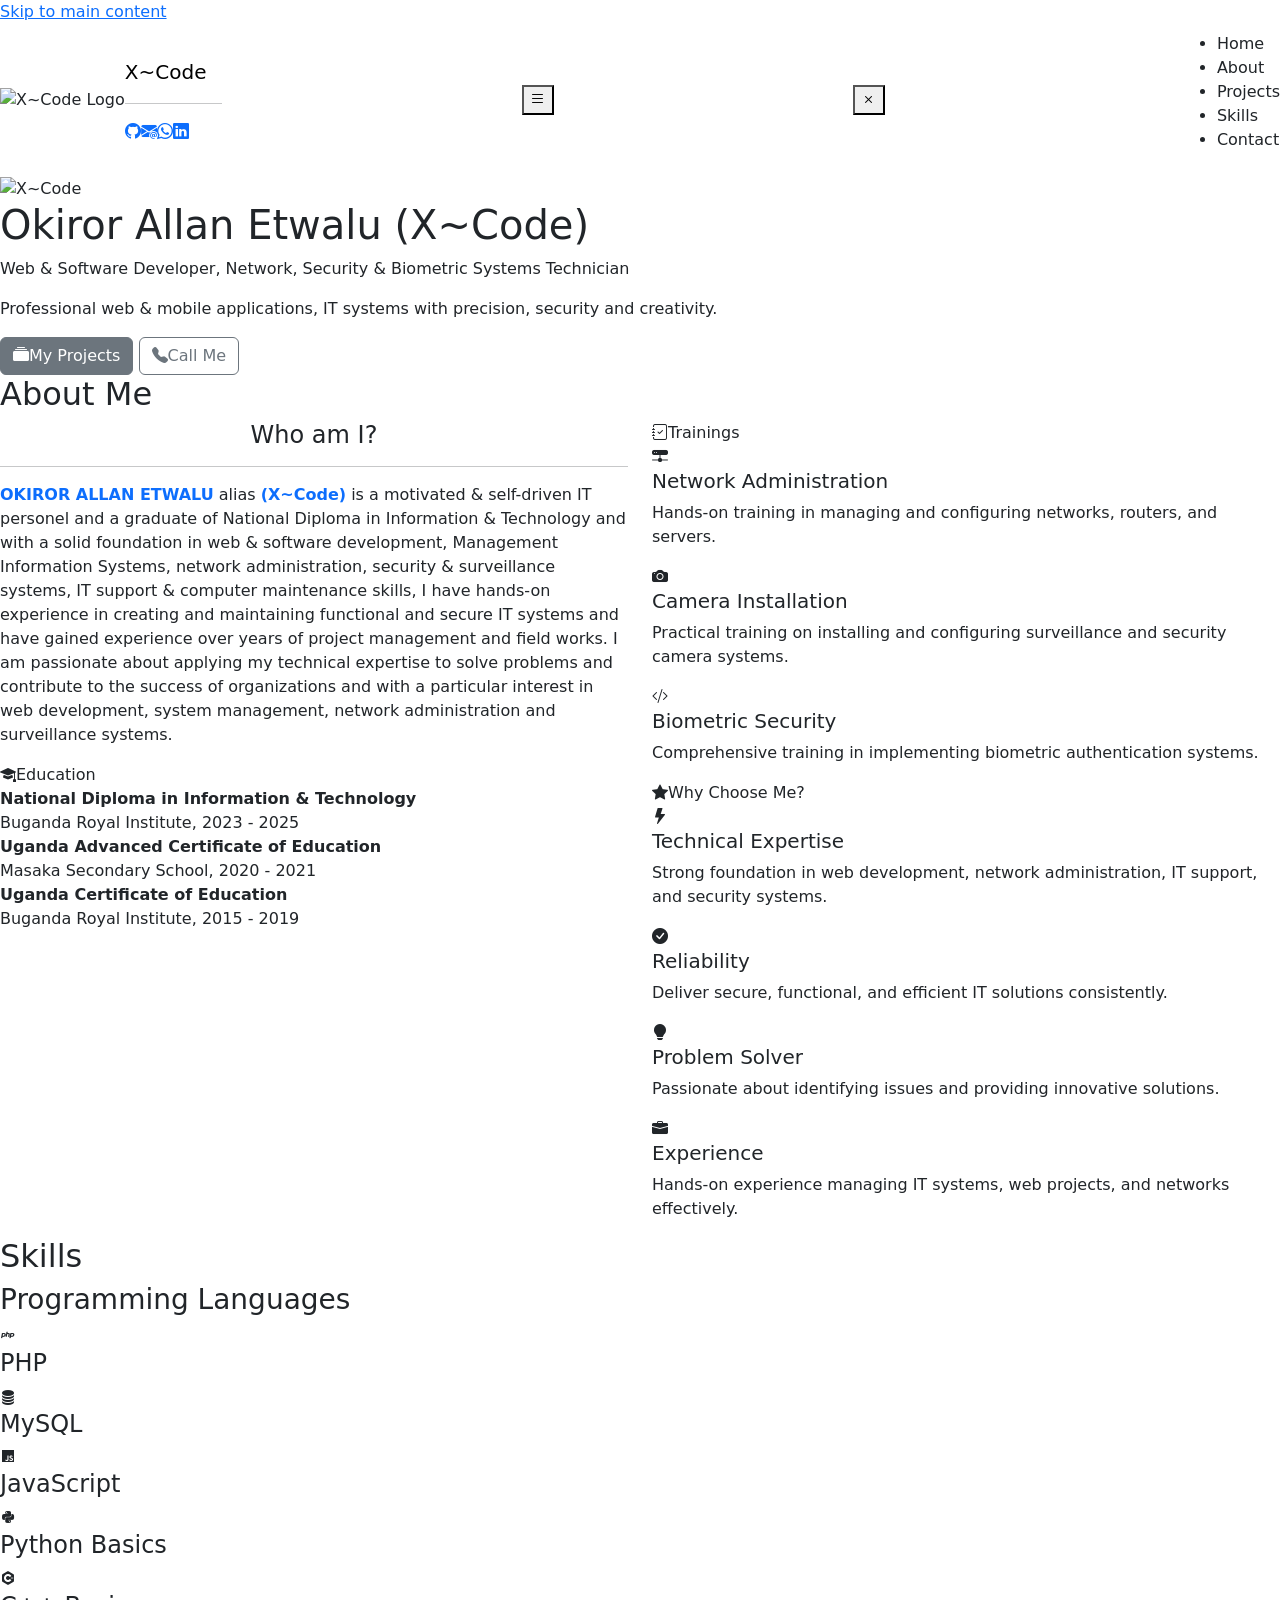
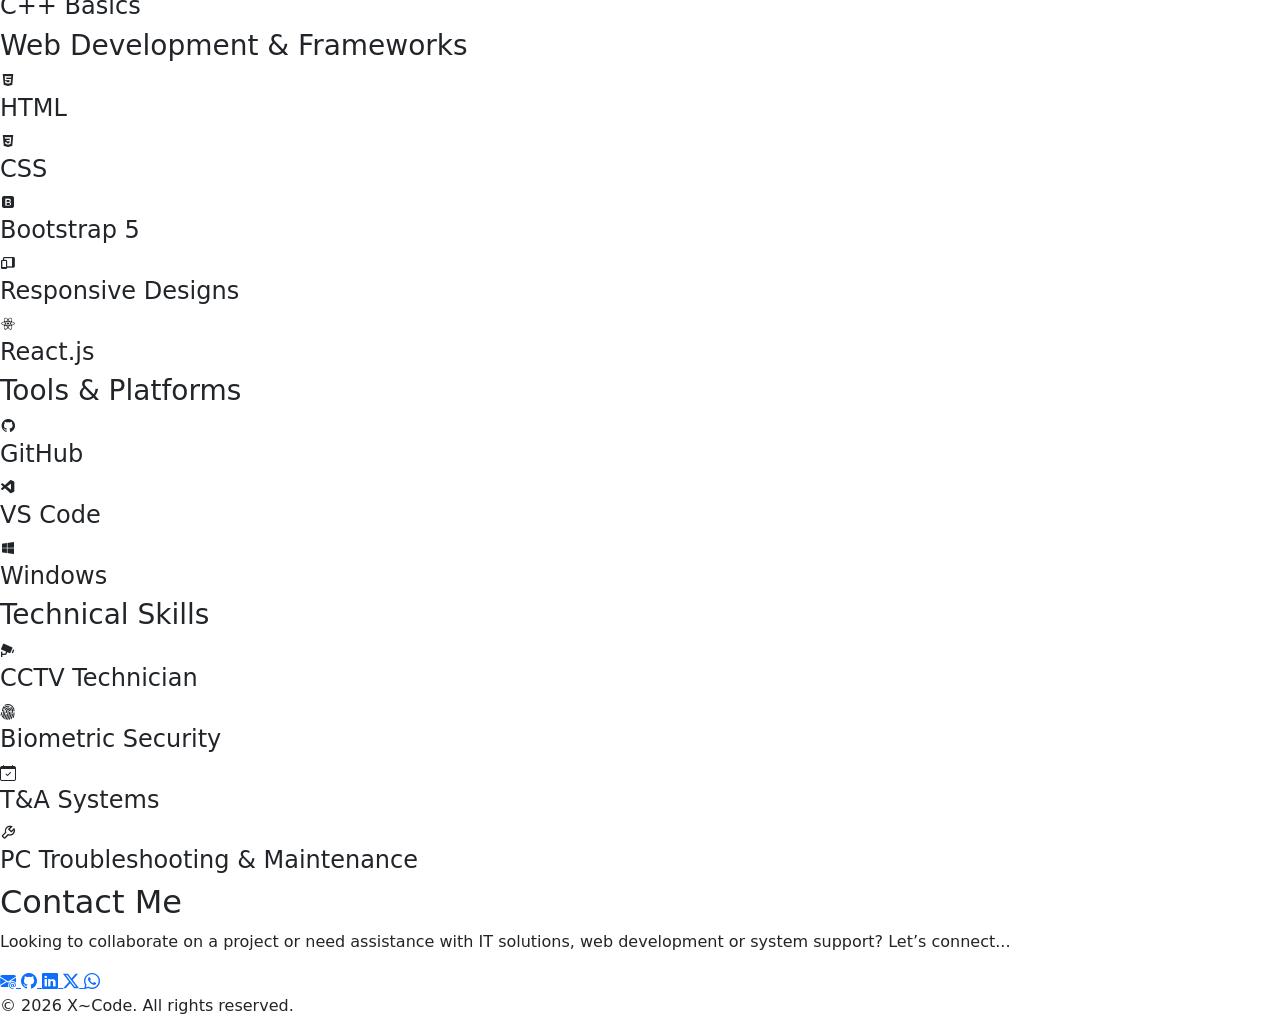
==== index.html @ c4c41906 "Add files via upload" ====
<!DOCTYPE html>
<html lang="en">
  <head>

    
    <!-- Google tag (gtag.js) -->
    <script async src="https://www.googletagmanager.com/gtag/js?id=G-0XFN2DS1DX"></script>
    <script>
      window.dataLayer = window.dataLayer || [];
      function gtag(){dataLayer.push(arguments);}
      gtag('js', new Date());

      gtag('config', 'G-0XFN2DS1DX');
    </script>


    <meta charset="UTF-8" />
    <meta http-equiv="X-UA-Compatible" content="IE=edge" />
    <meta name="viewport" content="width=device-width, initial-scale=1, shrink-to-fit=no" />
    <title>X~Code – Web & Software Developer, Network, Security & Biometric Systems Technician</title>
    <meta name="description" content="Portfolio of Okiror Allan Etwalu (X~Code), a passionate software & web developer, networks, security & biometric systems technician. Explore projects, skills, and contact details." />
    <meta name="keywords" content="Okiror, Allan, Etwalu, X~Code, XCode, Software Developer, web Developer, IT Specialist, Security Systems, biometric systems, network systems, networking, CCTV, Content Creator, PHP, MySQL, Web Development, Portfolio" />
    <meta name="author" content="(X~Code)" />
    <meta name="robots" content="index, follow" />

    <meta property="og:title" content="Okiror Allan Etwalu (X~Code) – Web & Software Developer, Network, Security & Biometric Systems Technician" />
    <meta property="og:type" content="website" />
    <meta property="og:url" content="https://xcode-avitech.github.io/xcode-programmer/" />
    <meta property="og:image" content="https://xcode-avitech.github.io/xcode-programmer/images/logo1.png" />
    <meta property="og:description" content="My Portfolio (X~Code), showcasing software development projects and IT expertise." />
    <meta property="og:site_name" content="X~Code Portfolio" />
    
    <meta name="twitter:glass-card" content="summary_large_image" />
    <meta name="twitter:title" content="Okiror Allan Etwalu (X~Code) – Web & Software Developer, Network, Security & Biometric Systems Technician" />
    <meta name="twitter:description" content="Explore the portfolio of Okiror Allan Etwalu (X~Code) – Web & Software Developer, Network, Security & Biometric Systems Technician" />
    <meta name="twitter:image" content="" />
    <meta name="twitter:site" content="@XCode_Prog" />
    <link rel="shortcut icon" href="https://xcode-avitech.github.io/xcode-programmer/images/logo1.png" type="image/png">
    <link rel="icon" href="./images/logo1.png" type="image/png">
    
    <link rel="preconnect" href="https://cdn.jsdelivr.net" crossorigin />
    <link href="https://cdn.jsdelivr.net/npm/bootstrap@5.3.0/dist/css/bootstrap.min.css" rel="stylesheet" />
    <link href="https://cdn.jsdelivr.net/npm/bootstrap-icons@1.10.5/font/bootstrap-icons.css" rel="stylesheet" />
    <link href="https://unpkg.com/boxicons@2.1.4/css/boxicons.min.css" rel="stylesheet">

    <link href="https://cdn.jsdelivr.net/npm/aos@2.3.4/dist/aos.css" rel="stylesheet" />
    <link rel="stylesheet" href="https://cdn.jsdelivr.net/npm/bootstrap-icons@1.13.1/font/bootstrap-icons.min.css">
    <link rel="stylesheet" href="./css/style.css">
    <link rel="stylesheet" href="./css/screen.css">
    <script src="./script.js" defer></script>

    <!-- JSON-LD Structured Data for SEO -->
    <script type="application/ld+json">
      {
        "@context": "https://schema.org",
        "@type": "Person",
        "name": "Okiror Allan Etwalu",
        "url": "https://xcode-avitech.github.io/xcode-programmer/",
        "sameAs": [
          "https://github.com/XCode-AviTech",
          "https://www.linkedin.com/in/okiror-allan-etwalu-07251a355",
          "https://x.com/XCode_Prog",
          "https://wa.me/256761275942"
        ],
        "jobTitle": "Web & Software Developer, Network, Security & Biometric Systems Technician",
        "image": "https://xcode-avitech.github.io/xcode-programmer/images/logo1.png",
        "email": "mailto:xcodeprogrammer@hotmail.com",
        "description": "Okiror Allan Etwalu (X~Code) is a passionate software and web developer and security and network systems technician with certification in camera and networks and administration systems."
      }
    </script>

  </head>
  <body>
    <!-- Skip to Main Content Link for Accessibility -->
    <a href="#main-content" class="skip-to-content">Skip to main content</a>

    <header>
    <nav id="navbar" class="navbar" aria-label="Main navigation">
      <div class="logo d-flex align-items-center">
        <img src="./images/logo1.png" alt="X~Code Logo">
        <div class="info">
          <a class="navbar-brand" href="#hero">X~Code</a>
          <hr class="divider" aria-hidden="true">
          <div class="social d-flex" aria-label="Social media links">
            <a href="https://github.com/XCode-AviTech" target="_blank" rel="noopener noreferrer" title="View Github"><i class="bi bi-github" aria-hidden="true"></i></a>
            <a href="mailto:xcodeprogrammer@hotmail.com" title="Email Me"><i class="bi bi-envelope-at-fill" aria-hidden="true"></i></a>
            <a href="https://wa.me/256761275942" target="_blank" rel="noopener noreferrer" title="WhatsApp Me"><i class="bi bi-whatsapp" aria-hidden="true"></i></a>
            <a href="https://www.linkedin.com/in/okiror-allan-etwalu-07251a355" target="_blank" rel="noopener noreferrer" title="LinkedIn Profile"><i class="bi bi-linkedin" aria-hidden="true"></i></a>
          </div>
        </div>
      </div>

      <button id="menu-btn" class="toggle" onclick="openMenu()" title="Open Menu">
        <i class="bi bi-list"></i>
      </button>

      <button id="close-btn" class="toggle" onclick="closeMenu()" title="Close Menu">
        <i class="bi bi-x"></i>
      </button>
     
      <ul class="nav-items" id="navbarNav">
        <li class="nav-item"><a class="nav-link active" href="#hero">Home</a></li>
        <li class="nav-item"><a class="nav-link" href="#about">About</a></li>
        <li class="nav-item"><a class="nav-link" href="projects.html">Projects</a></li>
        <li class="nav-item"><a class="nav-link" href="#skills">Skills</a></li>
        <li class="nav-item"><a class="nav-link" href="#contact">Contact</a></li>
      </ul>
    </nav>
    </header>

    <main id="main-content">
    <section id="hero" class="hero">
      <div class="hero-overlay" aria-hidden="true"></div>
        <div class="hero-content">
          <div class="pic-glow">
            <div class="pic-wrap">
              <img src="./images/Allan.jpg" alt="X~Code" class="profile-pic">
            </div>
          </div>

          <h1>Okiror Allan Etwalu (X~Code)</h1>
          <p class="subtitle">Web & Software Developer, Network, Security & Biometric Systems Technician</p>
          <p class="tagline">Professional web & mobile applications, IT systems with precision, security and creativity.</p>
          <div class="buttons">
            <a href="projects.html" class="btn btn-secondary"><i class="bi bi-collection-fill" aria-hidden="true"></i><span>My Projects</span></a>
            <a href="tel:+256708992203" title="+256-708992203" class="btn btn-outline-secondary"><i class="bi bi-telephone-fill" aria-hidden="true"></i><span>Call Me</span></a>
          </div>
      </div>
    </section>



    <section id="about" class="about" aria-labelledby="about-heading" data-aos="fade-up">
      <div class="about-container">
        <h2 id="about-heading">About Me</h2>
        <div class="row">
          <div class="col">
            <div class="glass-glass-card">
              <h4 class="text-center">Who am I?</h4>
              <hr>
              <p>
                <b class="text-primary">OKIROR ALLAN ETWALU</b> alias <b class="text-primary">(X~Code)</b> is a motivated & self-driven IT personel and a
                graduate of National Diploma in Information & Technology and
                with a solid foundation in web & software development, Management 
                Information Systems, network administration, 
                security & surveillance systems, IT support & computer 
                maintenance skills, I have hands-on
                experience in creating and maintaining
                functional and secure IT systems and have gained 
                experience over years of project management and field works. 
                I am passionate about applying my technical
                expertise to solve problems and contribute
                to the success of organizations and with a
                particular interest in web development, system
                management, network administration and surveillance systems.
              </p>
            </div>
            <div class="glass-card">
              <div class="glass-card-header">
                <i class="bi bi-mortarboard-fill"></i><span>Education</span>
              </div>
              <div class="glass-card-body">
                <b class="mt-2">National Diploma in Information & Technology</b><br>
                Buganda Royal Institute, 2023 - 2025
              </div>
              <div class="glass-card-body">
                <b class="mt-2">Uganda Advanced Certificate of Education</b></b><br>
                Masaka Secondary School, 2020 - 2021
              </div>
              <div class="glass-card-body">
                <b class="mt-2">Uganda Certificate of Education</b><br>
                Buganda Royal Institute, 2015 - 2019
              </div>
            </div>
          </div>

          <div class="col">
            <div class="glass-card">
              <div class="glass-card-header">
                <i class="bi bi-journal-check"></i><span>Trainings</span>
              </div>
              <div class="glass-card-body">
                <div class="training-cards">

                  <div class="training-card">
                    <i class="bi bi-hdd-network-fill"></i>
                    <h5>Network Administration</h5>
                    <p>Hands-on training in managing and configuring networks, routers, and servers.</p>
                  </div>

                  <div class="training-card">
                    <i class="bi bi-camera-fill"></i>
                    <h5>Camera Installation</h5>
                    <p>Practical training on installing and configuring surveillance and security camera systems.</p>
                  </div>

                  <div class="training-card">
                    <i class="bi bi-code-slash"></i>
                    <h5>Biometric Security</h5>
                    <p>Comprehensive training in implementing biometric authentication systems.</p>
                  </div>

                </div>
              </div>
            </div>

            <div class="glass-card why-choose-me">
              <div class="glass-card-header">
                <i class="bi bi-star-fill"></i><span>Why Choose Me?</span>
              </div>
              <div class="glass-card-body">
                <div class="choose-me-cards">
      
                  <div class="choose-me-card">
                    <i class="bi bi-lightning-fill"></i>
                    <h5>Technical Expertise</h5>
                    <p>Strong foundation in web development, network administration, IT support, and security systems.</p>
                  </div>

                  <div class="choose-me-card">
                    <i class="bi bi-check-circle-fill"></i>
                    <h5>Reliability</h5>
                    <p>Deliver secure, functional, and efficient IT solutions consistently.</p>
                  </div>

                  <div class="choose-me-card">
                    <i class="bi bi-lightbulb-fill"></i>
                    <h5>Problem Solver</h5>
                    <p>Passionate about identifying issues and providing innovative solutions.</p>
                  </div>

                  <div class="choose-me-card">
                    <i class="bi bi-briefcase-fill"></i>
                    <h5>Experience</h5>
                    <p>Hands-on experience managing IT systems, web projects, and networks effectively.</p>
                  </div>

                </div>
              </div>
            </div>
          </div>
        </div>
      </div>
    </section>

    <section id="skills" aria-labelledby="skills-heading" data-aos="fade-up">
      <h2 id="skills-heading">Skills</h2>
      <div class="skills-grid">
        <div class="skill">
          <h3>Programming Languages</h3>
          <div class="glass-cards">
            <div class="glass-card">
              <i class="bx bxl-php"></i>
              <h4>PHP</h4>
            </div>
            <div class="glass-card">
              <i class="bi bi-database-fill"></i>
              <h4>MySQL</h4>
            </div>
            <div class="glass-card">
              <i class="bx bxl-javascript"></i>
              <h4>JavaScript</h4>
            </div>
            <div class="glass-card">
              <i class="bx bxl-python"></i>
              <h4>Python Basics</h4>
            </div>
            <div class="glass-card">
              <i class="bx bxl-c-plus-plus"></i>
              <h4>C++ Basics</h4>
            </div>
          </div>
        </div>

        <div class="skill">
          <h3>Web Development & Frameworks</h3>
          <div class="glass-cards">
            <div class="glass-card">
              <i class="bx bxl-html5"></i>
              <h4>HTML</h4>
            </div>
            <div class="glass-card">
              <i class="bx bxl-css3"></i>
              <h4>CSS</h4>
            </div>
            <div class="glass-card">
              <i class="bx bxl-bootstrap"></i>
              <h4>Bootstrap 5</h4>
            </div>
            <div class="glass-card">
              <i class="bx bxs-devices"></i>
              <h4>Responsive Designs</h4>
            </div>
            <div class="glass-card">
              <i class="bx bxl-react"></i>
              <h4>React.js</h4>
            </div>
          </div>
        </div>

        <div class="skill">
          <h3>Tools & Platforms</h3>
          <div class="glass-cards">
            <div class="glass-card">
              <i class="bx bxl-github"></i>
              <h4>GitHub</h4>
            </div>
            <div class="glass-card">
              <i class="bx bxl-visual-studio"></i>
              <h4>VS Code</h4>
            </div>
            <div class="glass-card">
              <i class="bx bxl-windows"></i>
              <h4>Windows</h4>
            </div>
          </div>
        </div>

        <div class="skill">
          <h3>Technical Skills</h3>
          <div class="glass-cards">
            <div class="glass-card">
              <i class="bx bxs-cctv"></i>
              <h4>CCTV Technician</h4>
            </div>
            <div class="glass-card">
              <i class="bi bi-fingerprint"></i>
              <h4>Biometric Security</h4>
            </div>
            <div class="glass-card">
              <i class="bi bi-calendar-check"></i>
              <h4>T&A Systems</h4>
            </div>
            <div class="glass-card">
              <i class="bx bx-wrench"></i>
              <h4>PC Troubleshooting & Maintenance</h4>
            </div>
          </div>
        </div>

      </div>
    </section>


    <!-- Contact Section -->
    <section id="contact" class="contact" data-aos="fade-up">
      <div class="contact-container">
        <h2 id="contact-heading">Contact Me</h2>
        <p>
          Looking to collaborate on a project or need assistance with IT solutions, web development or 
          system support? Let’s connect...
        </p>
          
        <div class="contact-icons">
          <a href="mailto:xcodeprogrammer@hotmail.com" target="_blank" rel="noopener noreferrer" title="Send Email">
            <i class="bi bi-envelope-at-fill"></i>
          </a>
          <a href="https://github.com/XCode-AviTech" target="_blank" rel="noopener noreferrer" title="GitHub profile">
            <i class="bi bi-github" aria-hidden="true"></i>
          </a>
          <a href="https://www.linkedin.com/in/okiror-allan-etwalu-07251a355" target="_blank" rel="noopener noreferrer" title="LinkedIn profile">
            <i class="bi bi-linkedin" aria-hidden="true"></i>
          </a>
          <a href="https://x.com/XCode_Prog" target="_blank" rel="noopener noreferrer" title="Twitter profile">
            <i class="bi bi-twitter-x" aria-hidden="true"></i>
          </a>
          <a href="https://wa.me/256761275942" target="_blank" rel="noopener noreferrer" class="social-icon whatsapp" title="WhatsApp Me">
            <i class="bi bi-whatsapp"></i>
          </a>
        </div>
      </div>
    </section>

    </main>

    <footer>
      <p>&copy; <span id="year"></span> X~Code. All rights reserved.</p>
    </footer>

    <script src="https://cdn.jsdelivr.net/npm/bootstrap@5.3.0/dist/js/bootstrap.bundle.min.js" crossorigin="anonymous"></script>
    <script src="https://cdn.jsdelivr.net/npm/aos@2.3.4/dist/aos.js"></script>
    <script>
      AOS.init({
        duration: 800,
        easing: 'ease-in-out',
        once: true
      });
    </script>
  </body>
</html>
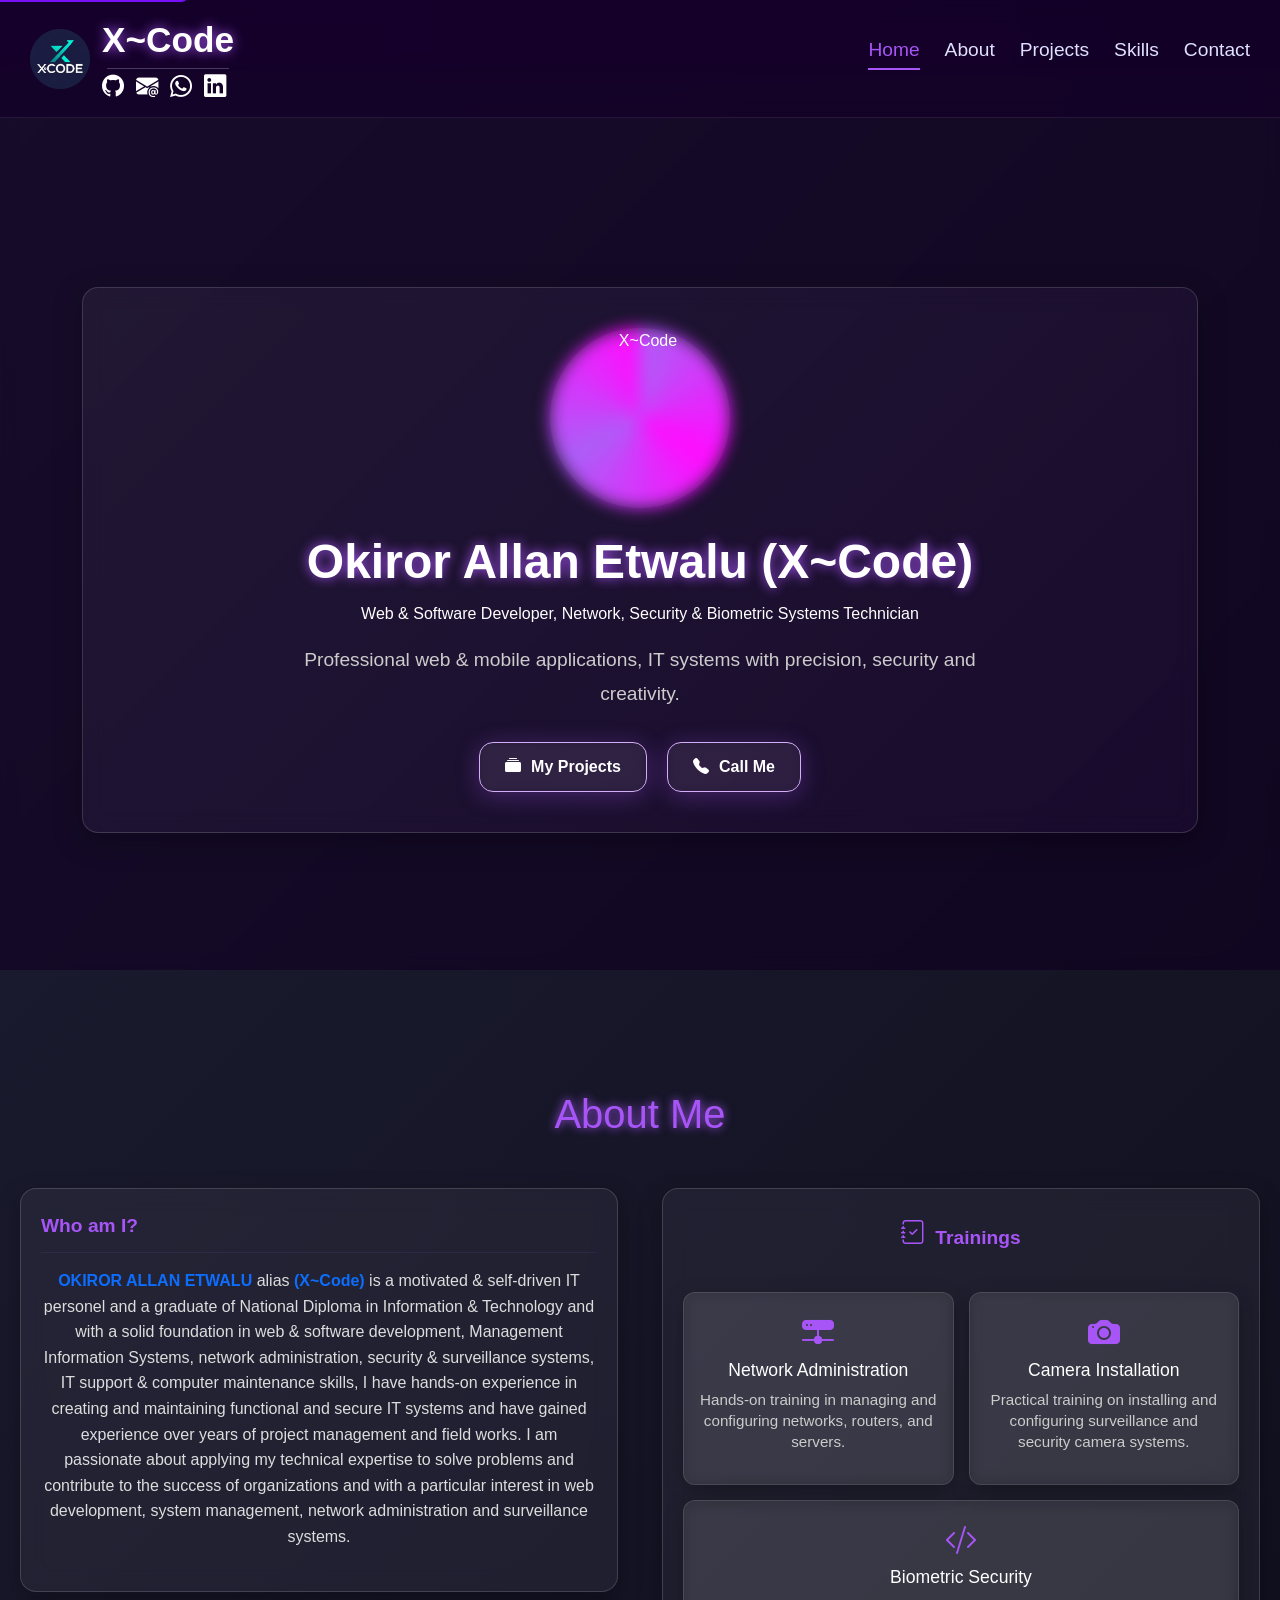
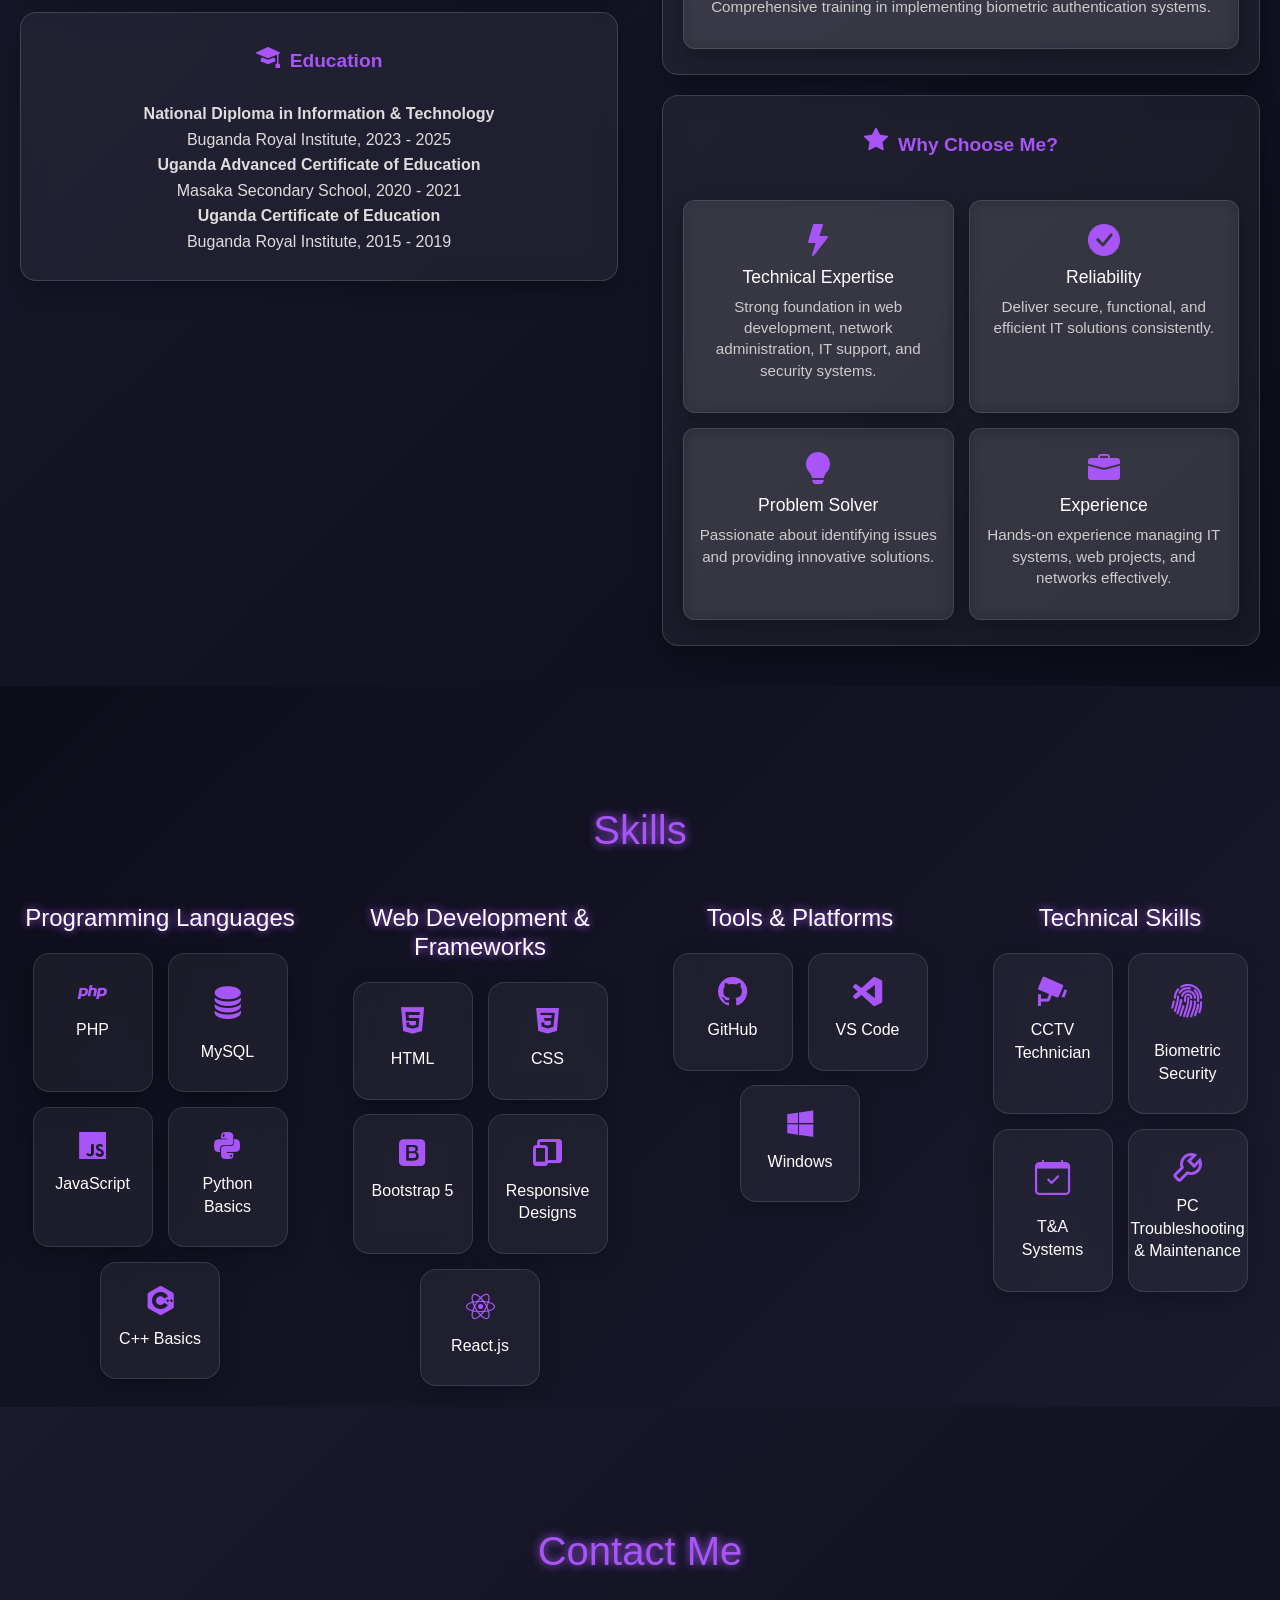
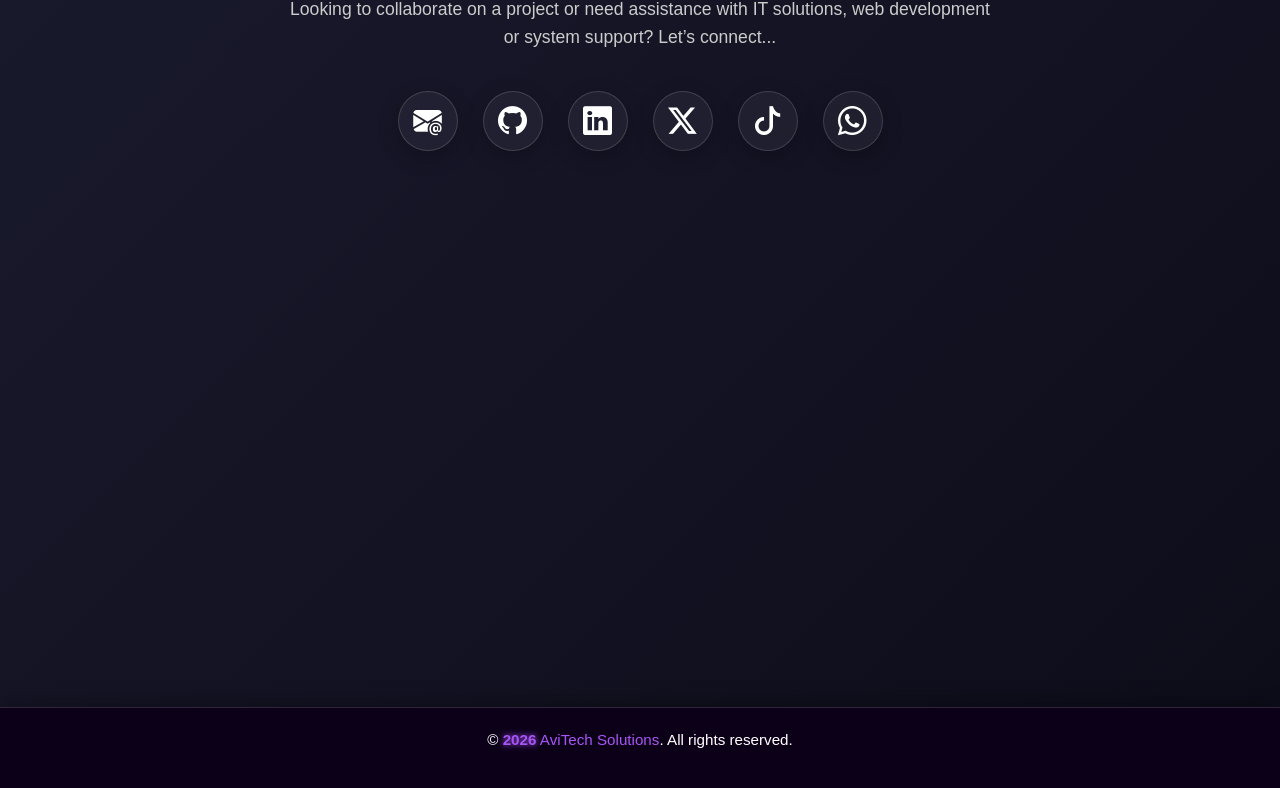
==== commit 76c5d237: "added tiktok link and updated footer" ====
--- a/index.html
+++ b/index.html
@@ -364,7 +364,10 @@
           <a href="https://x.com/XCode_Prog" target="_blank" rel="noopener noreferrer" title="Twitter profile">
             <i class="bi bi-twitter-x" aria-hidden="true"></i>
           </a>
-          <a href="https://wa.me/256761275942" target="_blank" rel="noopener noreferrer" class="social-icon whatsapp" title="WhatsApp Me">
+          <a href="https://www.tiktok.com/@esteemed_aviator?_r=1&_t=ZS-96U0xgM6S3t" target="_blank" rel="noopener noreferrer" title="Tiktok profile">
+            <i class="bi bi-tiktok" aria-hidden="true"></i>
+          </a>
+          <a href="https://wa.me/256708992203" target="_blank" rel="noopener noreferrer" class="social-icon whatsapp" title="WhatsApp Me">
             <i class="bi bi-whatsapp"></i>
           </a>
         </div>
@@ -374,7 +377,7 @@
     </main>
 
     <footer>
-      <p>&copy; <span id="year"></span> X~Code. All rights reserved.</p>
+      <p>&copy; <span id="year"></span> <a href="https://xcode-avitech.github.io/AviTech-Solutions/">AviTech Solutions</a>. All rights reserved.</p>
     </footer>
 
     <script src="https://cdn.jsdelivr.net/npm/bootstrap@5.3.0/dist/js/bootstrap.bundle.min.js" crossorigin="anonymous"></script>
--- a/css/style.css
+++ b/css/style.css
@@ -0,0 +1,825 @@
+* {
+  margin: 0;
+  padding: 0;
+  box-sizing: border-box;
+}
+
+/* Skip to Content Link */
+.skip-to-content {
+  position: absolute;
+  top: -40px;
+  left: 0;
+  background: #7510f7;
+  color: white;
+  padding: 8px 16px;
+  text-decoration: none;
+  border-radius: 0 0 8px 0;
+  z-index: 10000;
+  font-weight: 600;
+}
+
+.skip-to-content:focus {
+  top: 0;
+}
+
+html {
+  scroll-behavior: smooth;
+}
+
+body {
+  font-family: 'Segoe UI', Tahoma, Geneva, Verdana, sans-serif;
+  background: radial-gradient(circle at top left, #1a0033, #0a0019 60%, #000 100%);
+  color: #e0e0ff;
+  line-height: 1.6;
+  width: 100vw;
+  overflow-x: hidden;
+  padding-top: 70px;
+}
+
+/* Navbar Container */
+.navbar {
+  background: rgba(20, 0, 40, 0.7);
+  -webkit-backdrop-filter: blur(12px);
+  backdrop-filter: blur(12px);
+  border-bottom: 1px solid rgba(255, 255, 255, 0.08);
+  padding: 12px 30px;
+  display: flex;
+  align-items: center;
+  justify-content: space-between;
+  position: fixed;
+  top: 0;
+  width: 100%;
+  z-index: 1000;
+  transition: background 0.3s ease, padding 0.3s ease;
+}
+
+/* Logo Section */
+.navbar .logo {
+  display: flex;
+  align-items: center;
+  gap: 12px;
+}
+
+.navbar .logo img {
+  height: 60px;
+  width: 60px;
+  border-radius: 8px;
+}
+
+/* Brand Name */
+.navbar .navbar-brand {
+  font-size: 2.2rem;
+  font-weight: 700;
+  color: #fff;
+  text-decoration: none;
+  text-shadow: 0 0 12px #a855f7;
+  transition: 0.3s;
+  padding: 0;
+  margin: 0;
+}
+
+.navbar .navbar-brand:hover {
+  color: #f0f;
+  text-shadow: 0 0 15px #ff00ff;
+}
+
+hr.divider{
+  margin: 0 5px;
+  padding: 0;
+
+}
+
+/* Social Links */
+
+.navbar .social{
+  margin: 0;
+  padding: 0;
+  width: 100%;
+  justify-content: space-between;
+}
+
+.navbar .social a {
+  color: #fff;
+  font-size: 1.4rem;
+  margin-right: 8px;
+  transition: color 0.3s, transform 0.3s;
+}
+
+.navbar .social a:hover {
+  color: #a855f7;
+  transform: scale(1.2);
+}
+
+/* Nav Links */
+.navbar .nav-items {
+  display: flex;
+  gap: 25px;
+
+  li{
+    list-style: none;
+  }
+}
+
+.navbar .nav-link{
+  color: #e0e0ff;
+  font-size: 1.2rem;
+  font-weight: 500;
+  position: relative;
+  text-decoration: none;
+  transition: 0.3s;
+}
+
+.navbar .nav-link::after {
+  content: '';
+  position: absolute;
+  width: 0;
+  height: 2px;
+  bottom: -4px;
+  left: 0;
+  background-color: #a855f7;
+  transition: width 0.3s ease;
+}
+
+.navbar .navbar-toggler:hover, .navbar .nav-link:hover {
+  color: #a855f7;
+}
+
+.navbar .nav-link:hover::after {
+  width: 100%;
+}
+
+.navbar .nav-link.active {
+  color: #a855f7;
+}
+
+.navbar .nav-link.active::after {
+  width: 100%;
+}
+
+.navbar .toggle{
+  display: none;
+  background: none;
+  padding: 0 5px;
+  border: 0.2px solid #e0e0ff;
+  border-radius: 5px;
+  color: #e0e0ff;
+  transition: 0.3s ease-in-out;
+
+  i{
+    font-size: 1.6rem;
+  }
+}
+
+.navbar .toggle:hover{
+  color: #a855f7;
+  border: 0.2px solid #a855f7;
+}
+
+/* Hero Section */
+.hero {
+  position: relative;
+  width: 100%;
+  min-height: 100vh;
+  display: flex;
+  align-items: center;
+  justify-content: center;
+  color: #fff;
+  overflow: hidden;
+  background: linear-gradient(135deg, #1a1a2e, #0d0d1a);
+  padding: 20px;
+  padding-top: 100px;
+}
+
+.hero-overlay {
+  position: absolute;
+  top: 0;
+  left: 0;
+  width: 100%;
+  height: 100%;
+  background: rgba(20, 0, 40, 0.5);
+  -webkit-backdrop-filter: blur(8px);
+  backdrop-filter: blur(8px);
+  z-index: 1;
+}
+
+.hero-content {
+  position: relative;
+  z-index: 2;
+  display: flex;
+  flex-direction: column;
+  align-items: center;
+  width: 90%;
+  text-align: center;
+  padding: 40px 30px;
+  background: linear-gradient(135deg, rgba(255,255,255,0.05), rgba(168,85,247,0.05));
+  border-radius: 16px;
+  height: 100%;
+  animation: fadeIn 1s ease forwards;
+  box-shadow: 0 8px 30px rgba(0, 0, 0, 0.3);
+  -webkit-backdrop-filter: blur(12px);
+  backdrop-filter: blur(12px);
+  border: 1px solid rgba(255, 255, 255, 0.15);
+}
+
+.hero-content:hover {
+  background: rgba(255, 255, 255, 0.08);
+  box-shadow: 0 12px 40px rgba(168, 85, 247, 0.3);
+}
+
+.pic-glow {
+  position: relative;
+  width: 180px;
+  height: 180px;
+  border-radius: 50%;
+  display: flex;
+  align-items: center;
+  justify-content: center;
+  margin-bottom: 25px;
+}
+
+.pic-glow::before {
+  content: '';
+  position: absolute;
+  inset: 0;
+  border-radius: 50%;
+  padding: 5px;
+  background: conic-gradient(#a855f7, #ff00ff, #a855f7, #ff00ff);
+  z-index: -1;
+  animation: rotateGlow 3s linear infinite;
+  filter: blur(8px);
+}
+
+.pic-wrap {
+  width: 100%;
+  height: 100%;
+  border-radius: 50%;
+  overflow: hidden;
+  background: rgba(255,255,255,0.05);
+}
+
+.profile-pic {
+  width: 100%;
+  height: 100%;
+  object-fit: fill;
+  border-radius: 50%;
+  display: block;
+}
+
+.hero-content h1 {
+  font-size: 2.8rem;
+  font-weight: 700;
+  margin-bottom: 10px;
+  text-shadow: 0 0 12px #a855f7;
+}
+
+.hero-content h2 {
+  font-size: 1.6rem;
+  font-weight: 500;
+  margin-bottom: 20px;
+  color: #ddd;
+  text-shadow: 0 0 10px #a855f7;
+}
+
+.hero-content .tagline {
+  font-size: 1.2rem;
+  line-height: 1.8;
+  max-width: 700px;
+  margin-bottom: 30px;
+  color: #ccc;
+}
+
+.hero-content .buttons {
+  display: flex;
+  gap: 20px;
+  justify-content: center;
+  flex-wrap: wrap;
+}
+
+.hero-content .btn {
+  display: flex;
+  align-items: center;
+  gap: 10px;
+  padding: 12px 25px;
+  font-weight: 600;
+  border-radius: 14px;
+  border: 0.2px solid transparent;
+  text-decoration: none;
+  transition: 0.3s ease;
+  -webkit-backdrop-filter: blur(6px);
+  backdrop-filter: blur(6px);
+  background: rgba(255,255,255,0.05);
+  border-color: #d5aefa;
+  color: #fff;
+  box-shadow: 0 4px 25px rgba(168,85,247,0.3);
+}
+
+.hero-content .btn:hover {
+  background: rgba(168,85,247,0.3);
+  border-color: #a855f7;
+  transform: translateY(-3px);
+  box-shadow: 0 8px 30px rgba(168,85,247,0.6);
+}
+
+@keyframes rotateGlow {
+  0% { transform: rotate(0deg); }
+  100% { transform: rotate(360deg); }
+}
+
+@keyframes fadeIn {
+  from { opacity: 0; transform: translateY(20px); }
+  to { opacity: 1; transform: translateY(0); }
+}
+
+
+/* Sections */
+
+section {
+  padding: 120px 20px 20px 20px;
+  text-align: center;
+  height: fit-content;
+}
+
+section h2 {
+  font-size: 2rem;
+  margin-bottom: 20px;
+  color: #fff;
+  text-shadow: 0 0 10px #7c3aed;
+}
+
+/* ===================== About Section ===================== */
+
+.about {
+  background: linear-gradient(135deg, #1a1a2e, #0d0d1a);
+  color: #fff;
+}
+
+.about-container h2 {
+  text-align: center;
+  font-size: 2.5rem;
+  margin-bottom: 50px;
+  color: #a855f7;
+  text-shadow: 0 0 10px #a855f7;
+}
+
+.about-container .row {
+  display: flex;
+  gap: 20px;
+  flex-wrap: wrap;
+  justify-content: center;
+
+  .col {
+    flex: 1;
+  }
+
+}
+
+.about .glass-card, .about .glass-glass-card {
+  background: rgba(255,255,255,0.05);
+  -webkit-backdrop-filter: blur(12px);
+  backdrop-filter: blur(12px);
+  border-radius: 16px;
+  width: 100%;
+  padding: 25px 20px;
+  margin-bottom: 20px;
+  box-shadow: 0 8px 25px rgba(0,0,0,0.3);
+  border: 1px solid rgba(255,255,255,0.15);
+  transition: transform 0.3s ease, box-shadow 0.3s ease, border-color 0.3s ease;
+}
+
+.about .glass-card:hover, .about .glass-glass-card:hover {
+  transform: translateY(-5px);
+  box-shadow: 0 12px 35px rgba(168,85,247,0.4);
+  border-color: rgba(168,85,247,0.25);
+}
+
+.about .glass-card-header, .about .glass-glass-card h4 {
+  display: flex;
+  align-items: center;
+  gap: 10px;
+  font-size: 1.2rem;
+  font-weight: 600;
+  color: #a855f7;
+  margin-bottom: 15px;
+}
+
+.about .glass-card-header i, .about .glass-glass-card h4 i {
+  font-size: 1.5rem;
+}
+
+.about .glass-card-body, .about .glass-glass-card p {
+  font-size: 1rem;
+  line-height: 1.6;
+  color: #ddd;
+}
+
+.about .glass-glass-card hr {
+  border: 0;
+  height: 1px;
+  background: rgba(168,85,247,0.4);
+  margin: 15px 0;
+}
+
+.about .training-cards {
+  display: flex;
+  flex-wrap: wrap;
+  gap: 15px;
+  margin-top: 15px;
+  justify-content: center;
+}
+
+.about .training-card {
+  flex: 1 1 200px;
+  background: rgba(255,255,255,0.07);
+  -webkit-backdrop-filter: blur(8px);
+  backdrop-filter: blur(8px);
+  border-radius: 12px;
+  padding: 15px;
+  text-align: center;
+  box-shadow: 0 6px 20px rgba(0,0,0,0.25);
+  transition: transform 0.3s ease, box-shadow 0.3s ease, border-color 0.3s ease;
+  border: 1px solid rgba(255,255,255,0.12);
+}
+
+.about .training-card:hover {
+  transform: translateY(-5px);
+  box-shadow: 0 10px 30px rgba(168,85,247,0.35);
+  border-color: rgba(168,85,247,0.25);
+}
+
+.about .training-card i {
+  font-size: 2rem;
+  color: #a855f7;
+  margin-bottom: 10px;
+}
+
+.about .training-card h5 {
+  font-size: 1.1rem;
+  margin-bottom: 8px;
+  color: #fff;
+}
+
+.about .training-card p {
+  font-size: 0.95rem;
+  color: #ccc;
+  line-height: 1.4;
+}
+
+.about .choose-me-cards {
+  display: flex;
+  flex-wrap: wrap;
+  gap: 15px;
+  margin-top: 15px;
+  justify-content: center;
+}
+
+.about .choose-me-card {
+  flex: 1 1 200px;
+  background: rgba(255,255,255,0.07);
+  -webkit-backdrop-filter: blur(8px);
+  backdrop-filter: blur(8px);
+  border-radius: 12px;
+  padding: 15px;
+  text-align: center;
+  box-shadow: 0 6px 20px rgba(0,0,0,0.25);
+  transition: transform 0.3s ease, box-shadow 0.3s ease, border-color 0.3s ease;
+  border: 1px solid rgba(255,255,255,0.12);
+}
+
+.about .choose-me-card:hover {
+  transform: translateY(-5px);
+  box-shadow: 0 10px 30px rgba(168,85,247,0.35);
+  border-color: rgba(168,85,247,0.25);
+}
+
+.about .choose-me-card i {
+  font-size: 2rem;
+  color: #a855f7;
+  margin-bottom: 10px;
+}
+
+.about .choose-me-card h5 {
+  font-size: 1.1rem;
+  margin-bottom: 8px;
+  color: #fff;
+}
+
+.about .choose-me-card p {
+  font-size: 0.95rem;
+  color: #ccc;
+  line-height: 1.4;
+}
+
+/* ===================== Projects Section ===================== */
+
+#projects {
+  background: linear-gradient(135deg, #0d0d1a, #1a1a2e);
+  color: #fff;
+  height: 100vh;
+}
+
+#projects h2 {
+  text-align: center;
+  font-size: 2.5rem;
+  margin-bottom: 50px;
+  color: #a855f7;
+  text-shadow: 0 0 10px #a855f7;
+}
+
+.project-list {
+  display: flex;
+  flex-wrap: wrap;
+  gap: 20px;
+  justify-content: center;
+}
+
+.project-glass-card {
+  background: rgba(255,255,255,0.05);
+  -webkit-backdrop-filter: blur(12px);
+  backdrop-filter: blur(12px);
+  border-radius: 16px;
+  padding: 25px 20px;
+  width: 300px;
+  box-shadow: 0 8px 25px rgba(0,0,0,0.3);
+  border: 1px solid rgba(255,255,255,0.15);
+  transition: transform 0.3s ease, box-shadow 0.3s ease, border-color 0.3s ease;
+}
+
+.project-glass-card:hover {
+  transform: translateY(-5px);
+  box-shadow: 0 12px 35px rgba(168,85,247,0.4);
+  border-color: rgba(168,85,247,0.25);
+}
+
+.project-header {
+  display: flex;
+  align-items: center;
+  gap: 10px;
+  margin-bottom: 15px;
+  color: #a855f7;
+}
+
+.project-header i {
+  font-size: 1.5rem;
+}
+
+.project-glass-card h3 {
+  font-size: 1.2rem;
+  color: #fff;
+  margin: 0;
+}
+
+.project-glass-card p {
+  font-size: 0.95rem;
+  color: #ccc;
+  margin: 10px 0 15px 0;
+  line-height: 1.5;
+}
+
+.project-glass-card a {
+  display: inline-flex;
+  align-items: center;
+  gap: 5px;
+  color: #fff;
+  text-decoration: none;
+  font-weight: 500;
+  transition: 0.3s ease;
+}
+
+.project-glass-card a:hover {
+  color: #a855f7;
+}
+
+.project-glass-card a i {
+  font-size: 1rem;
+}
+
+.project-glass-card.more-projects {
+  position: relative;
+  background: rgba(255,255,255,0.05);
+  -webkit-backdrop-filter: blur(12px);
+  backdrop-filter: blur(12px);
+  border-radius: 16px;
+  border: 1px solid rgba(255,255,255,0.15);
+  padding: 40px 25px;
+  display: flex;
+  flex-direction: column;
+  align-items: center;
+  justify-content: center;
+  gap: 20px;
+  text-align: center;
+  box-shadow: 0 6px 25px rgba(0,0,0,0.25);
+  cursor: pointer;
+  overflow: hidden;
+  transition: transform 0.3s ease, box-shadow 0.3s ease;
+}
+
+.project-glass-card.more-projects:hover {
+  transform: translateY(-6px);
+  box-shadow: 0 12px 40px rgba(168,85,247,0.5);
+}
+
+.project-glass-card.more-projects .project-header i {
+  font-size: 2.8rem;
+  color: #a855f7;
+  transition: transform 0.3s ease;
+}
+
+.project-glass-card.more-projects:hover .project-header i {
+  transform: rotate(20deg);
+}
+
+.project-glass-card.more-projects .project-header h3 {
+  font-size: 1.4rem;
+  margin: 0;
+  color: #fff;
+  text-shadow: 0 0 6px #a855f7;
+}
+
+.project-glass-card.more-projects a {
+  display: flex;
+  align-items: center;
+  gap: 8px;
+  font-weight: 600;
+  color: #fff;
+  text-decoration: none;
+  transition: color 0.3s ease;
+}
+
+.project-glass-card.more-projects a i {
+  font-size: 1.5rem;
+  transition: color 0.3s ease;
+}
+
+.project-glass-card.more-projects:hover a,
+.project-glass-card.more-projects:hover a i {
+  color: #a855f7;
+}
+
+/* ===================== Skills Section ===================== */
+
+#skills {
+  background: linear-gradient(135deg, #0d0d1a, #1a1a2e);
+  color: #fff;
+}
+
+#skills h2 {
+  text-align: center;
+  font-size: 2.5rem;
+  margin-bottom: 50px;
+  color: #a855f7;
+  text-shadow: 0 0 10px #a855f7;
+}
+
+.skills-grid {
+  display: grid;
+  grid-template-columns: repeat(auto-fit, minmax(280px, 1fr));
+  gap: 25px;
+  justify-items: center;
+}
+
+.skill {
+  width: 100%;
+  text-align: center;
+}
+
+.skill h3 {
+  font-size: 1.5rem;
+  margin-bottom: 20px;
+  color: #fff;
+  text-shadow: 0 0 8px #a855f7;
+}
+
+.glass-cards {
+  display: flex;
+  flex-wrap: wrap;
+  gap: 15px;
+  justify-content: center;
+}
+
+.glass-card {
+  background: rgba(255,255,255,0.05);
+  -webkit-backdrop-filter: blur(12px);
+  backdrop-filter: blur(12px);
+  border-radius: 16px;
+  width: 120px;
+  padding: 20px 15px;
+  display: flex;
+  flex-direction: column;
+  align-items: center;
+  box-shadow: 0 6px 20px rgba(0,0,0,0.25);
+  border: 1px solid rgba(255,255,255,0.12);
+  transition: transform 0.3s ease, box-shadow 0.3s ease, border-color 0.3s ease;
+  cursor: default;
+}
+
+.glass-card:hover {
+  transform: translateY(-5px);
+  box-shadow: 0 10px 30px rgba(168,85,247,0.35);
+  border-color: rgba(168,85,247,0.25);
+}
+
+.glass-card i {
+  font-size: 2.2rem;
+  color: #a855f7;
+  margin-bottom: 10px;
+}
+
+.glass-card h4 {
+  font-size: 1rem;
+  color: #fff;
+  text-align: center;
+  line-height: 1.4;
+}
+
+/* ===================== Contact Section ===================== */
+
+#contact {
+  background: linear-gradient(135deg, #1a1a2e, #0d0d1a);
+  color: #fff;
+  text-align: center;
+  height: 100vh;
+}
+
+#contact h2 {
+  font-size: 2.5rem;
+  margin-bottom: 20px;
+  color: #a855f7;
+  text-shadow: 0 0 10px #a855f7;
+}
+
+#contact p {
+  font-size: 1.1rem;
+  color: #ccc;
+  max-width: 700px;
+  margin: 0 auto 40px auto;
+  line-height: 1.6;
+}
+
+.contact-icons {
+  display: flex;
+  justify-content: center;
+  gap: 25px;
+  flex-wrap: wrap;
+}
+
+.contact-icons a {
+  display: flex;
+  align-items: center;
+  justify-content: center;
+  width: 60px;
+  height: 60px;
+  background: rgba(255,255,255,0.05);
+  -webkit-backdrop-filter: blur(12px);
+  backdrop-filter: blur(12px);
+  border-radius: 50%;
+  border: 1px solid rgba(255,255,255,0.15);
+  color: #fff;
+  font-size: 1.8rem;
+  transition: 0.3s ease;
+  box-shadow: 0 6px 20px rgba(0,0,0,0.25);
+}
+
+.contact-icons a:hover {
+  transform: translateY(-5px);
+  box-shadow: 0 12px 35px rgba(168,85,247,0.4);
+  border-color: rgba(168,85,247,0.25);
+  color: #a855f7;
+}
+
+.contact-icons a.whatsapp:hover {
+  color: #25D366; /* WhatsApp green */
+  box-shadow: 0 12px 35px rgba(37,211,102,0.4);
+  border-color: rgba(37,211,102,0.25);
+}
+
+
+/* ===================== Footer ===================== */
+
+footer {
+  text-align: center;
+  padding: 20px 10px;
+  background: rgba(20, 0, 40, 0.6);
+  color: #fff;
+  font-size: 0.95rem;
+  -webkit-backdrop-filter: blur(12px);
+  backdrop-filter: blur(12px);
+  border-top: 1px solid rgba(255,255,255,0.15);
+  box-shadow: 0 -4px 20px rgba(0,0,0,0.3);
+}
+
+footer span#year {
+  font-weight: 600;
+  color: #a855f7;
+  text-shadow: 0 0 6px #a855f7;
+}
+
+footer a {
+  color: #a855f7;
+  text-decoration: none;
+  transition: 0.3s ease;
+}
+
+footer a:hover {
+  color: #fff;
+  text-shadow: 0 0 8px #a855f7;
+}
--- a/css/screen.css
+++ b/css/screen.css
@@ -0,0 +1,222 @@
+/* ===== Responsive CSS ===== */
+
+/* Extra small devices (phones, < 576px) */
+@media screen and (min-width: 274px) and (max-width: 575px) {
+  .navbar .logo img {
+    width: 50px;
+    height: 50px;
+  }
+
+  .navbar{
+    padding: 10px;
+    width: 100vw;
+  }
+
+  .navbar .logo .info{
+
+    a{
+      font-size: 1.6rem;
+    }
+
+    .social a{
+      font-size: 1rem;
+    }
+  }
+
+  .navbar .toggle{
+    display: block;
+    right: 8px;
+  }
+
+  .navbar #close-btn{
+    display: none;
+  }
+
+  #navbarNav {
+    display: none;
+  }
+
+  .hero {
+    padding-top: 0px;
+
+    .hero-content{
+      width: 100%;
+      padding: 20px 10px;
+    }
+
+    .hero-content:hover{
+      box-shadow: none;
+    }
+
+    .pic-glow{
+      width: 120px;
+      height: 120px;
+    }
+
+    h1 {
+      font-size: 1.4rem;
+    }
+
+    h2 {
+      font-size: 1.2rem;
+    }
+
+    .tagline {
+      font-size: 1rem;
+      max-width: 300px;
+    }
+  }
+
+  .hero .buttons {
+    flex-direction: column;
+    gap: 15px;
+  }
+
+  .skills-grid {
+    flex-direction: column;
+    gap: 25px;
+  }
+
+  .skill .cards {
+    justify-content: center;
+  }
+
+  .project-list {
+    grid-template-columns: 1fr;
+    gap: 15px;
+  }
+
+  .contact-icons a {
+    width: 50px;
+    height: 50px;
+    font-size: 1.8rem;
+  }
+}
+
+/* Small devices (phones, 576px - 767px) */
+@media screen and (min-width: 576px) and (max-width: 767px) {
+  .hero h1 {
+    font-size: 2.3rem;
+  }
+
+  .hero h2 {
+    font-size: 1.4rem;
+  }
+
+  .tagline {
+    max-width: 380px;
+  }
+
+  .pic-wrap {
+    width: 150px;
+    height: 150px;
+  }
+
+  .ring {
+    width: 170px;
+    height: 170px;
+    top: -10px;
+    left: -10px;
+  }
+
+  .skills-grid {
+    flex-direction: column;
+    gap: 30px;
+  }
+
+  .project-list {
+    grid-template-columns: repeat(1, 1fr);
+  }
+}
+
+/* Medium devices (tablets, 768px - 991px) */
+@media screen and (min-width: 768px) and (max-width: 991px) {
+  .hero h1 {
+    font-size: 2.5rem;
+  }
+
+  .hero h2 {
+    font-size: 1.45rem;
+  }
+
+  .tagline {
+    max-width: 450px;
+  }
+
+  .pic-wrap {
+    width: 160px;
+    height: 160px;
+  }
+
+  .ring {
+    width: 180px;
+    height: 180px;
+    top: -10px;
+    left: -10px;
+  }
+
+  .skills-grid {
+    flex-direction: row;
+    flex-wrap: wrap;
+    justify-content: center;
+    gap: 30px;
+  }
+
+  .project-list {
+    grid-template-columns: repeat(2, 1fr);
+    gap: 20px;
+  }
+
+  .hero .buttons {
+    gap: 20px;
+  }
+}
+
+/* Large devices (desktops, 992px - 1199px) */
+@media screen and (min-width: 992px) and (max-width: 1199px) {
+  .hero h1 {
+    font-size: 2.75rem;
+  }
+
+  .hero h2 {
+    font-size: 1.5rem;
+  }
+
+  .tagline {
+    max-width: 500px;
+  }
+
+  .skills-grid {
+    flex-direction: row;
+    flex-wrap: wrap;
+    gap: 35px;
+  }
+
+  .project-list {
+    grid-template-columns: repeat(3, 1fr);
+  }
+}
+
+/* Extra large devices (desktops, 1200px and up) */
+@media screen and (min-width: 1200px) {
+  .hero h1 {
+    font-size: 3rem;
+  }
+
+  .hero h2 {
+    font-size: 1.6rem;
+  }
+
+  .tagline {
+    max-width: 520px;
+  }
+
+  .skills-grid {
+    flex-direction: row;
+    gap: 40px;
+  }
+
+  .project-list {
+    grid-template-columns: repeat(3, 1fr);
+  }
+}
